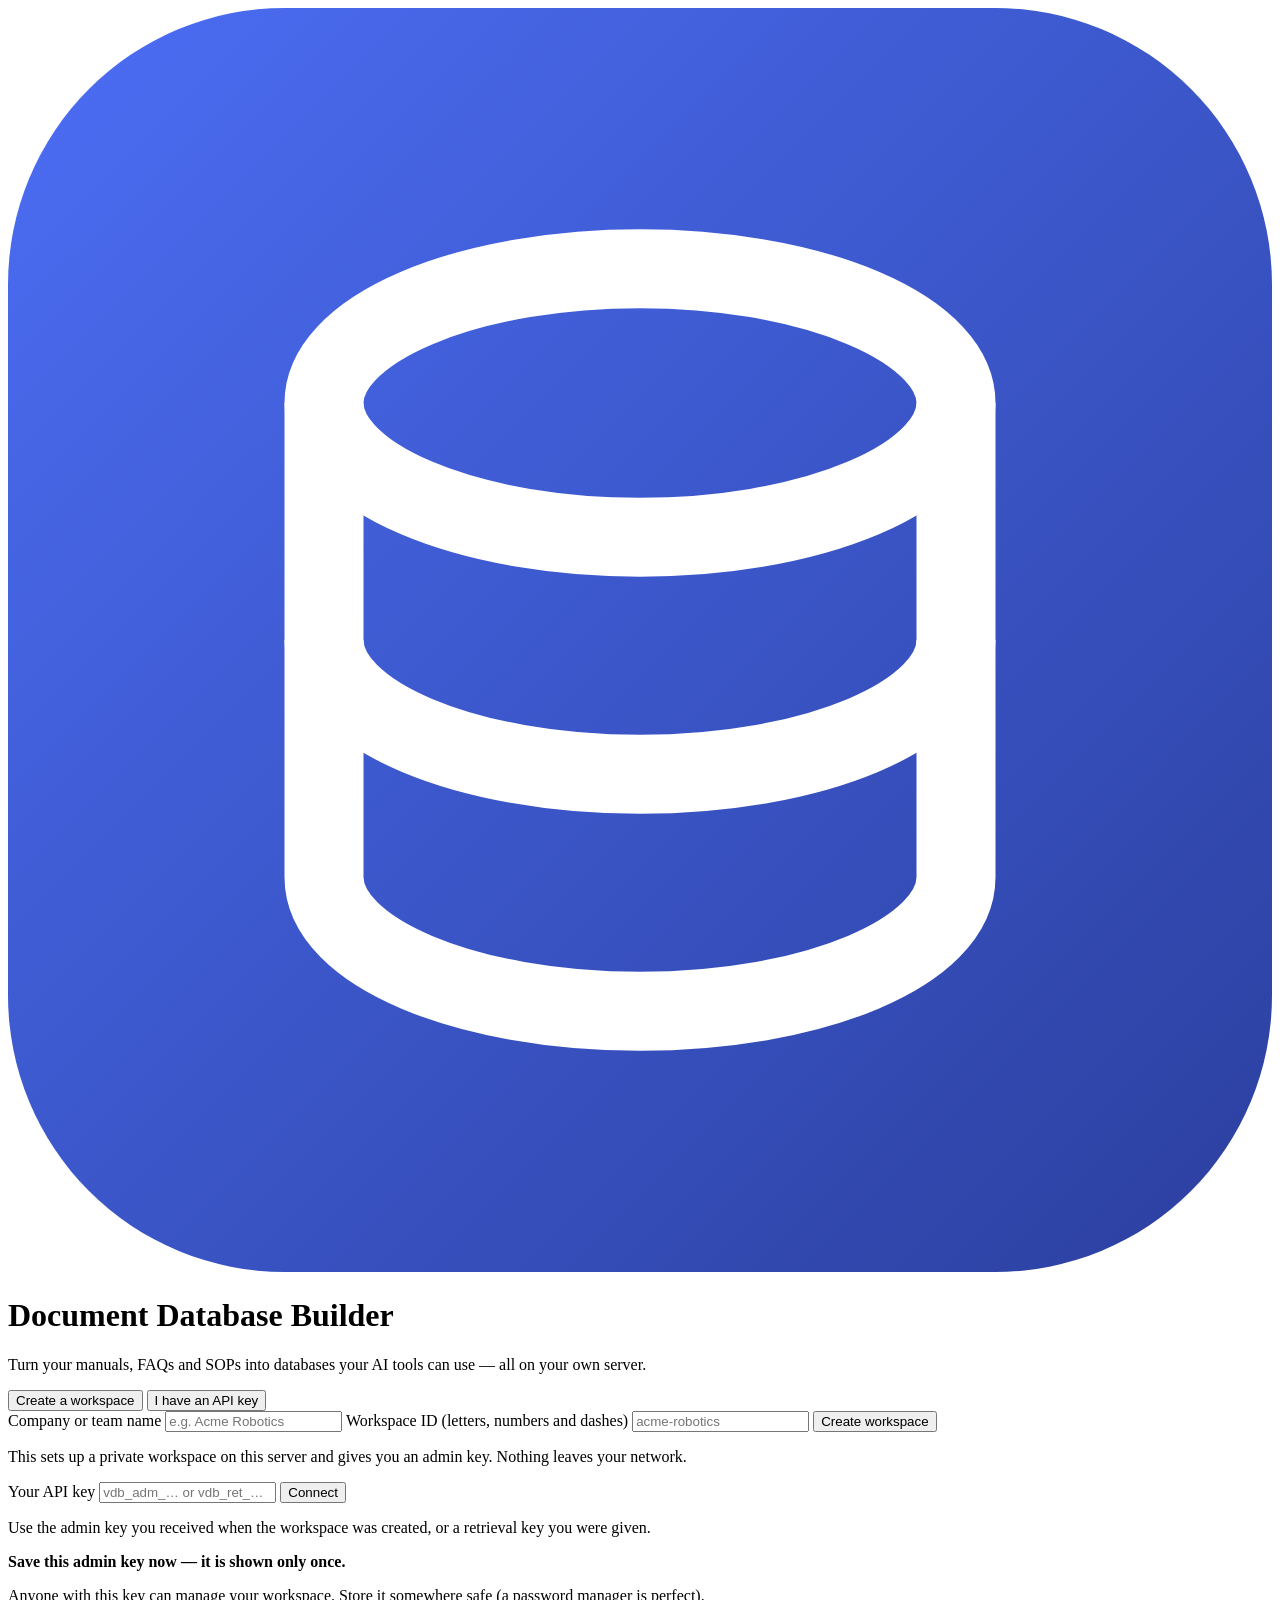
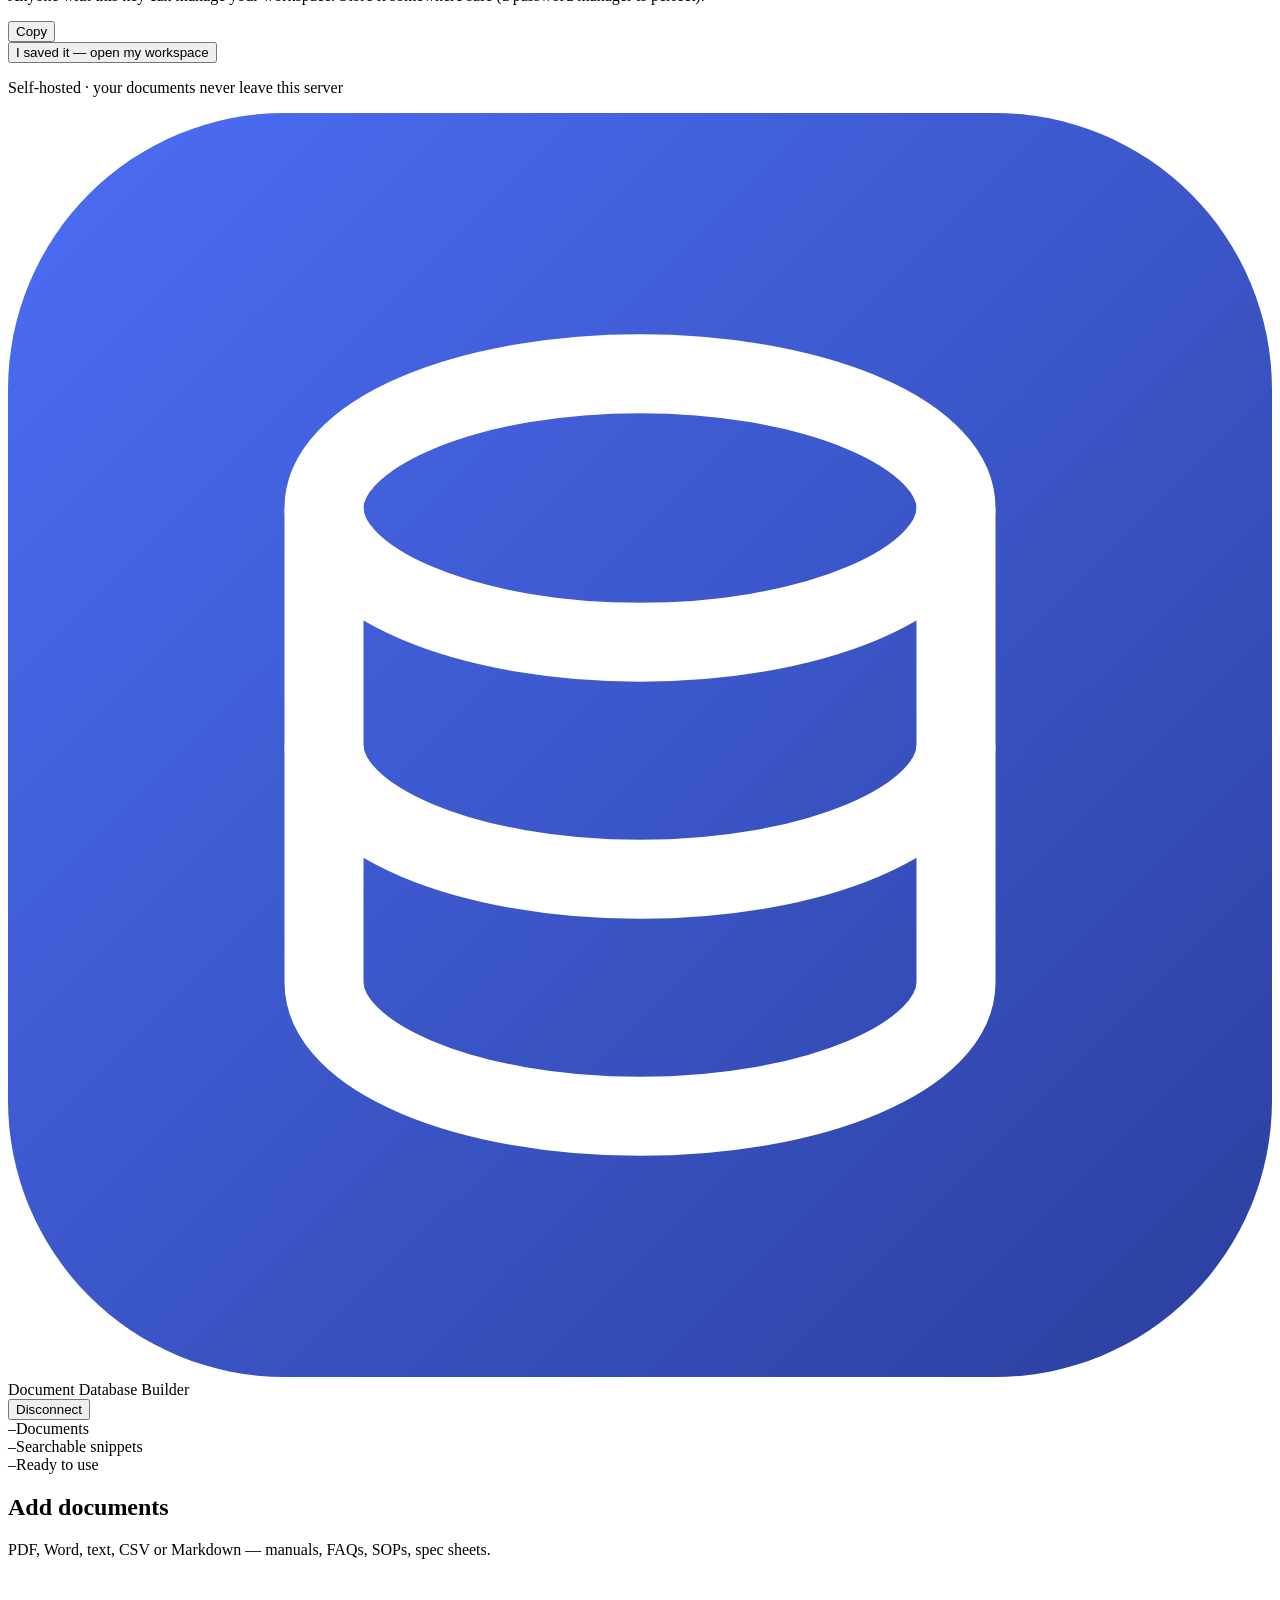
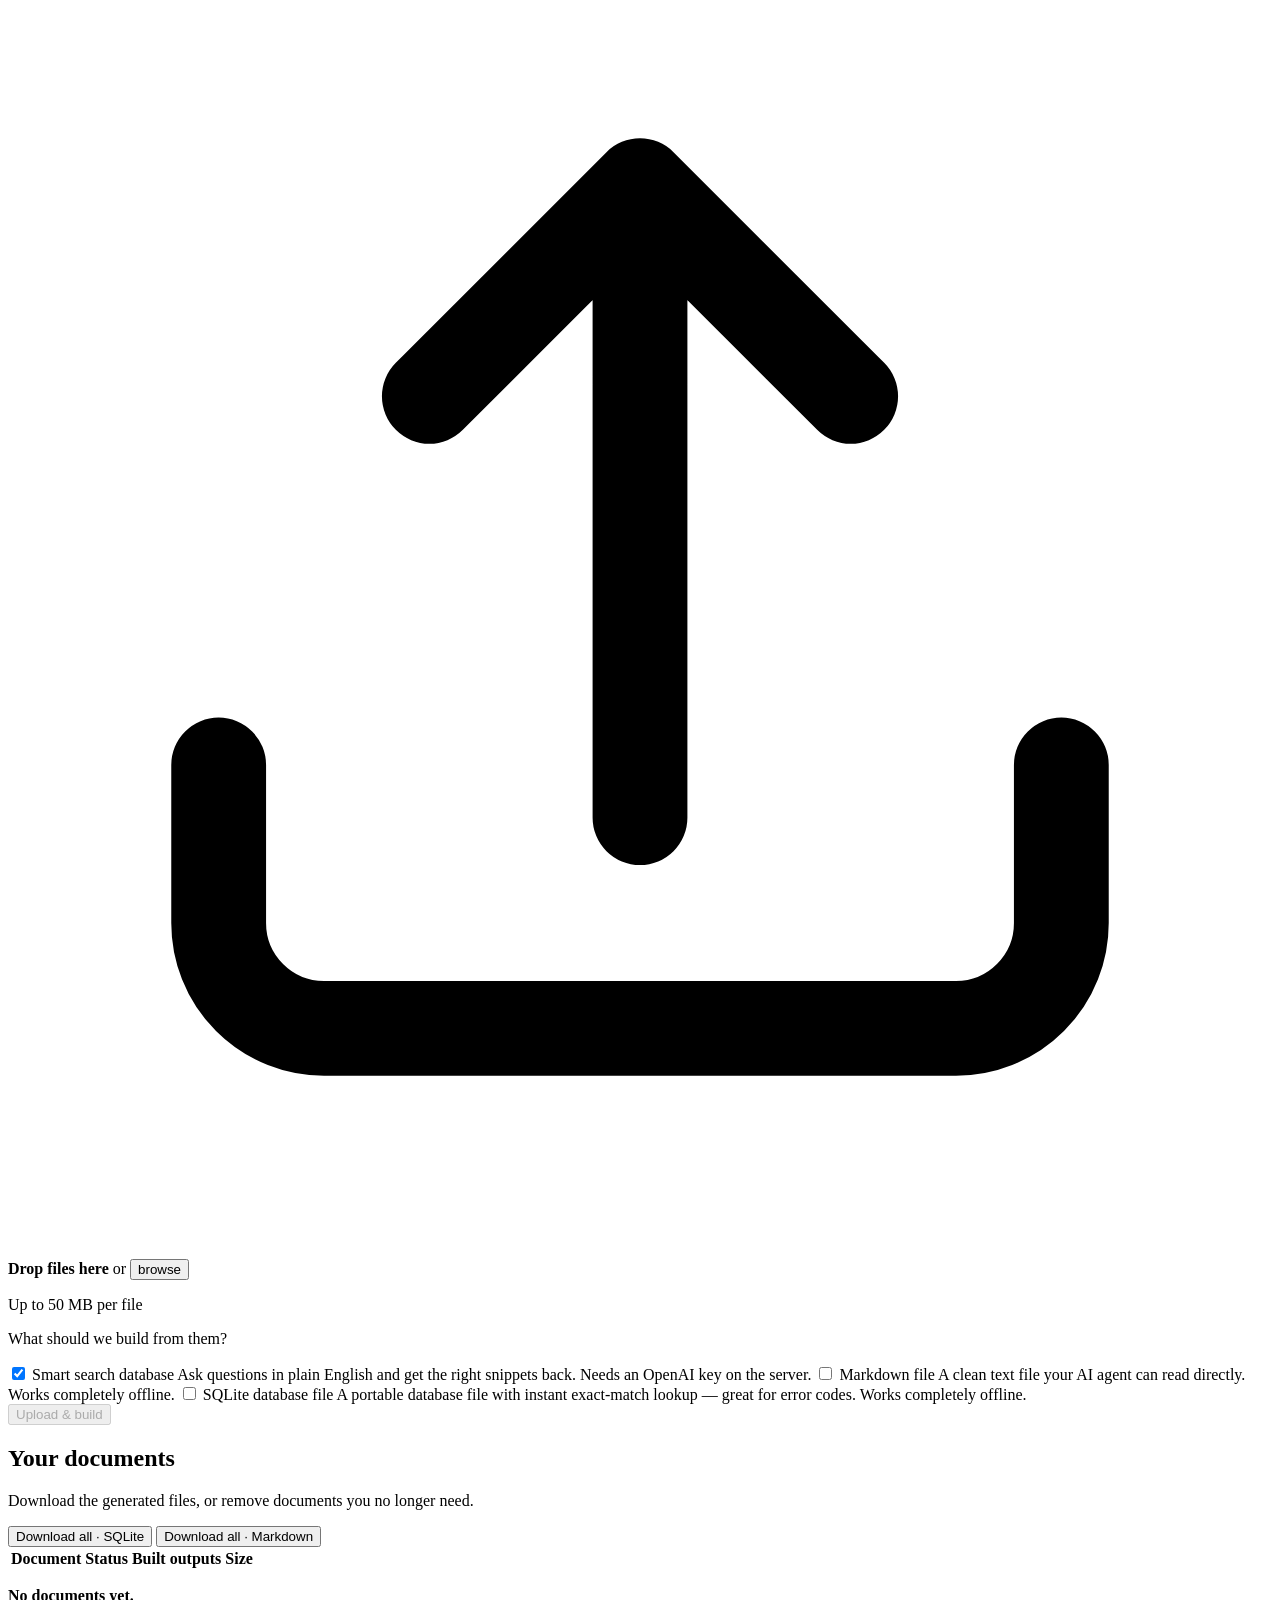
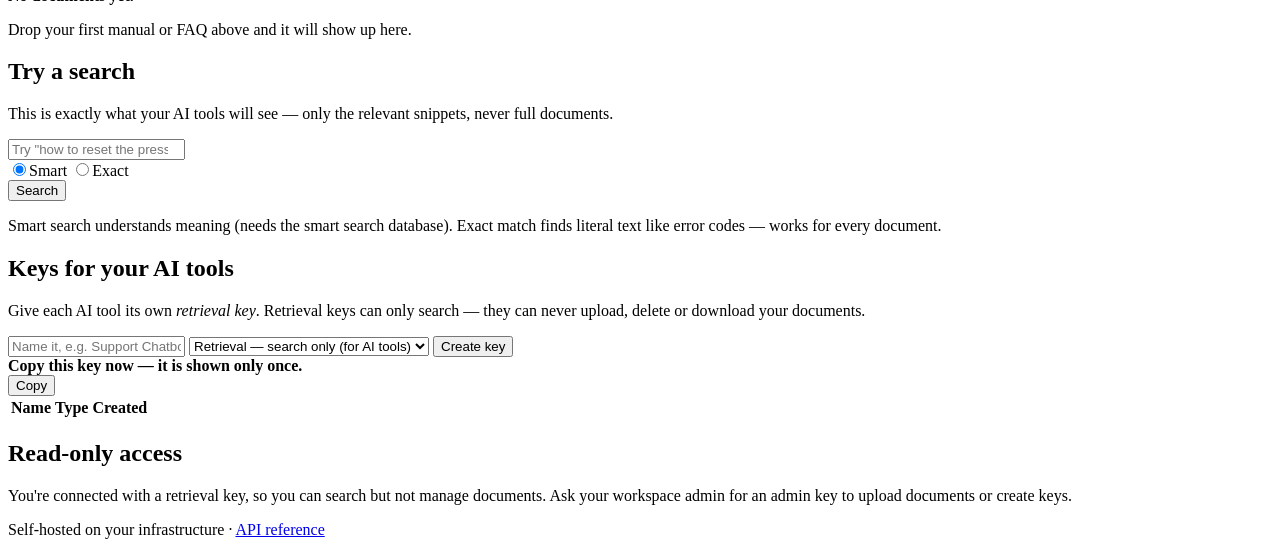
==== static/index.html @ f97cd524 "Add built-in web UI for no-code use A static, no-build frontend served by the API itself at / — no N" ====
<!doctype html>
<html lang="en">
<head>
  <meta charset="utf-8">
  <meta name="viewport" content="width=device-width, initial-scale=1">
  <title>Document Database Builder</title>
  <link rel="icon" href="data:image/svg+xml,%3Csvg xmlns='http://www.w3.org/2000/svg' viewBox='0 0 32 32'%3E%3Crect width='32' height='32' rx='7' fill='%233b5bdb'/%3E%3Cellipse cx='16' cy='10' rx='8' ry='3.4' fill='none' stroke='white' stroke-width='2'/%3E%3Cpath d='M8 10v12c0 1.9 3.6 3.4 8 3.4s8-1.5 8-3.4V10' fill='none' stroke='white' stroke-width='2'/%3E%3Cpath d='M8 16c0 1.9 3.6 3.4 8 3.4s8-1.5 8-3.4' fill='none' stroke='white' stroke-width='2'/%3E%3C/svg%3E">
  <link rel="stylesheet" href="/styles.css">
</head>
<body>

<!-- ═══════════ Connect / onboarding screen ═══════════ -->
<div id="view-connect" class="connect-wrap hidden">
  <div class="connect-panel">
    <div class="brand brand-lg">
      <svg class="brand-mark" viewBox="0 0 32 32" aria-hidden="true"><rect width="32" height="32" rx="7" fill="url(#bmg)"/><defs><linearGradient id="bmg" x1="0" y1="0" x2="1" y2="1"><stop offset="0" stop-color="#4c6ef5"/><stop offset="1" stop-color="#2b3f9e"/></linearGradient></defs><ellipse cx="16" cy="10" rx="8" ry="3.4" fill="none" stroke="#fff" stroke-width="2"/><path d="M8 10v12c0 1.9 3.6 3.4 8 3.4s8-1.5 8-3.4V10" fill="none" stroke="#fff" stroke-width="2"/><path d="M8 16c0 1.9 3.6 3.4 8 3.4s8-1.5 8-3.4" fill="none" stroke="#fff" stroke-width="2"/></svg>
      <div>
        <h1>Document Database Builder</h1>
        <p class="muted">Turn your manuals, FAQs and SOPs into databases your AI tools can use — all on your own server.</p>
      </div>
    </div>

    <div class="tabs" role="tablist">
      <button class="tab active" data-tab="create" role="tab">Create a workspace</button>
      <button class="tab" data-tab="connect" role="tab">I have an API key</button>
    </div>

    <!-- Create workspace -->
    <form id="form-create" class="tab-panel">
      <label>Company or team name
        <input type="text" id="create-name" placeholder="e.g. Acme Robotics" required maxlength="255" autocomplete="organization">
      </label>
      <label>Workspace ID <span class="muted">(letters, numbers and dashes)</span>
        <input type="text" id="create-slug" placeholder="acme-robotics" required maxlength="100" pattern="[a-z0-9\-]+" spellcheck="false">
      </label>
      <button type="submit" class="btn btn-primary btn-block">Create workspace</button>
      <p class="hint">This sets up a private workspace on this server and gives you an admin key. Nothing leaves your network.</p>
    </form>

    <!-- Connect with existing key -->
    <form id="form-connect" class="tab-panel hidden">
      <label>Your API key
        <input type="password" id="connect-key" placeholder="vdb_adm_… or vdb_ret_…" required spellcheck="false" autocomplete="off">
      </label>
      <button type="submit" class="btn btn-primary btn-block">Connect</button>
      <p class="hint">Use the admin key you received when the workspace was created, or a retrieval key you were given.</p>
    </form>

    <!-- New admin key reveal -->
    <div id="key-reveal" class="tab-panel hidden">
      <div class="callout callout-warn">
        <strong>Save this admin key now — it is shown only once.</strong>
        <p>Anyone with this key can manage your workspace. Store it somewhere safe (a password manager is perfect).</p>
      </div>
      <div class="key-box">
        <code id="new-admin-key"></code>
        <button class="btn btn-ghost btn-copy" data-copy-target="new-admin-key">Copy</button>
      </div>
      <button id="key-reveal-continue" class="btn btn-primary btn-block">I saved it — open my workspace</button>
    </div>
  </div>
  <p class="connect-foot muted">Self-hosted · your documents never leave this server</p>
</div>

<!-- ═══════════ Main app ═══════════ -->
<div id="view-app" class="hidden">
  <header class="topbar">
    <div class="brand">
      <svg class="brand-mark" viewBox="0 0 32 32" aria-hidden="true"><rect width="32" height="32" rx="7" fill="url(#bmg2)"/><defs><linearGradient id="bmg2" x1="0" y1="0" x2="1" y2="1"><stop offset="0" stop-color="#4c6ef5"/><stop offset="1" stop-color="#2b3f9e"/></linearGradient></defs><ellipse cx="16" cy="10" rx="8" ry="3.4" fill="none" stroke="#fff" stroke-width="2"/><path d="M8 10v12c0 1.9 3.6 3.4 8 3.4s8-1.5 8-3.4V10" fill="none" stroke="#fff" stroke-width="2"/><path d="M8 16c0 1.9 3.6 3.4 8 3.4s8-1.5 8-3.4" fill="none" stroke="#fff" stroke-width="2"/></svg>
      <span class="brand-name">Document Database Builder</span>
    </div>
    <div class="topbar-right">
      <span id="tenant-name" class="tenant-chip"></span>
      <span id="scope-badge" class="badge"></span>
      <button id="btn-disconnect" class="btn btn-ghost btn-sm">Disconnect</button>
    </div>
  </header>

  <main class="container">

    <!-- Stats -->
    <section class="stats" id="stats-row">
      <div class="stat"><span class="stat-num" id="stat-docs">–</span><span class="stat-label">Documents</span></div>
      <div class="stat"><span class="stat-num" id="stat-chunks">–</span><span class="stat-label">Searchable snippets</span></div>
      <div class="stat"><span class="stat-num" id="stat-ready">–</span><span class="stat-label">Ready to use</span></div>
    </section>

    <!-- Upload -->
    <section class="card admin-only" id="card-upload">
      <div class="card-head">
        <h2>Add documents</h2>
        <p class="muted">PDF, Word, text, CSV or Markdown — manuals, FAQs, SOPs, spec sheets.</p>
      </div>

      <div id="dropzone" class="dropzone" tabindex="0">
        <svg viewBox="0 0 24 24" class="dz-icon" aria-hidden="true"><path d="M12 16V4m0 0-4 4m4-4 4 4" fill="none" stroke="currentColor" stroke-width="1.8" stroke-linecap="round" stroke-linejoin="round"/><path d="M4 15v3a2 2 0 0 0 2 2h12a2 2 0 0 0 2-2v-3" fill="none" stroke="currentColor" stroke-width="1.8" stroke-linecap="round"/></svg>
        <p><strong>Drop files here</strong> or <button type="button" class="linklike" id="btn-browse">browse</button></p>
        <p class="muted small">Up to 50 MB per file</p>
        <input type="file" id="file-input" multiple accept=".pdf,.docx,.txt,.csv,.md" hidden>
      </div>

      <ul id="upload-list" class="upload-list"></ul>

      <div class="outputs">
        <p class="outputs-title">What should we build from them?</p>
        <div class="output-options">
          <label class="output-option">
            <input type="checkbox" id="out-vector" checked>
            <span class="option-body">
              <span class="option-name">Smart search database</span>
              <span class="option-desc">Ask questions in plain English and get the right snippets back. Needs an OpenAI key on the server.</span>
            </span>
          </label>
          <label class="output-option">
            <input type="checkbox" id="out-markdown">
            <span class="option-body">
              <span class="option-name">Markdown file</span>
              <span class="option-desc">A clean text file your AI agent can read directly. Works completely offline.</span>
            </span>
          </label>
          <label class="output-option">
            <input type="checkbox" id="out-sqlite">
            <span class="option-body">
              <span class="option-name">SQLite database file</span>
              <span class="option-desc">A portable database file with instant exact-match lookup — great for error codes. Works completely offline.</span>
            </span>
          </label>
        </div>
      </div>

      <button id="btn-upload" class="btn btn-primary" disabled>Upload &amp; build</button>
    </section>

    <!-- Documents -->
    <section class="card admin-only" id="card-docs">
      <div class="card-head row-between">
        <div>
          <h2>Your documents</h2>
          <p class="muted">Download the generated files, or remove documents you no longer need.</p>
        </div>
        <div class="btn-group">
          <button id="btn-export-sqlite" class="btn btn-ghost btn-sm" title="One SQLite file containing every document">Download all · SQLite</button>
          <button id="btn-export-markdown" class="btn btn-ghost btn-sm" title="All markdown exports bundled into one file">Download all · Markdown</button>
        </div>
      </div>
      <div class="table-wrap">
        <table id="docs-table">
          <thead>
            <tr><th>Document</th><th>Status</th><th>Built outputs</th><th>Size</th><th></th></tr>
          </thead>
          <tbody id="docs-tbody"></tbody>
        </table>
      </div>
      <div id="docs-empty" class="empty hidden">
        <p><strong>No documents yet.</strong></p>
        <p class="muted">Drop your first manual or FAQ above and it will show up here.</p>
      </div>
    </section>

    <!-- Search -->
    <section class="card" id="card-search">
      <div class="card-head">
        <h2>Try a search</h2>
        <p class="muted">This is exactly what your AI tools will see — only the relevant snippets, never full documents.</p>
      </div>
      <form id="form-search" class="search-bar">
        <input type="search" id="search-query" placeholder='Try "how to reset the pressure valve" or an error code like E-042' required>
        <div class="seg" role="radiogroup" aria-label="Search mode">
          <label class="seg-opt"><input type="radio" name="mode" value="semantic" checked><span>Smart</span></label>
          <label class="seg-opt"><input type="radio" name="mode" value="keyword"><span>Exact</span></label>
        </div>
        <button type="submit" class="btn btn-primary">Search</button>
      </form>
      <p class="hint" id="search-hint">Smart search understands meaning (needs the smart search database). Exact match finds literal text like error codes — works for every document.</p>
      <div id="search-results" class="results"></div>
    </section>

    <!-- API keys -->
    <section class="card admin-only" id="card-keys">
      <div class="card-head">
        <h2>Keys for your AI tools</h2>
        <p class="muted">Give each AI tool its own <em>retrieval key</em>. Retrieval keys can only search — they can never upload, delete or download your documents.</p>
      </div>
      <form id="form-key" class="key-form">
        <input type="text" id="key-label" placeholder="Name it, e.g. Support Chatbot" required maxlength="255">
        <select id="key-scope">
          <option value="retrieval" selected>Retrieval — search only (for AI tools)</option>
          <option value="admin">Admin — full access (for your team)</option>
        </select>
        <button type="submit" class="btn btn-primary">Create key</button>
      </form>
      <div id="fresh-key" class="hidden">
        <div class="callout callout-warn">
          <strong>Copy this key now — it is shown only once.</strong>
        </div>
        <div class="key-box">
          <code id="fresh-key-value"></code>
          <button class="btn btn-ghost btn-copy" data-copy-target="fresh-key-value">Copy</button>
        </div>
      </div>
      <div class="table-wrap">
        <table id="keys-table">
          <thead><tr><th>Name</th><th>Type</th><th>Created</th></tr></thead>
          <tbody id="keys-tbody"></tbody>
        </table>
      </div>
    </section>

    <!-- Retrieval-only notice -->
    <section class="card hidden" id="card-retrieval-note">
      <div class="card-head">
        <h2>Read-only access</h2>
        <p class="muted">You're connected with a retrieval key, so you can search but not manage documents. Ask your workspace admin for an admin key to upload documents or create keys.</p>
      </div>
    </section>

  </main>

  <footer class="foot muted">
    Self-hosted on your infrastructure · <a href="/docs" target="_blank" rel="noopener">API reference</a>
  </footer>
</div>

<div id="toasts" class="toasts" aria-live="polite"></div>

<script src="/app.js"></script>
</body>
</html>
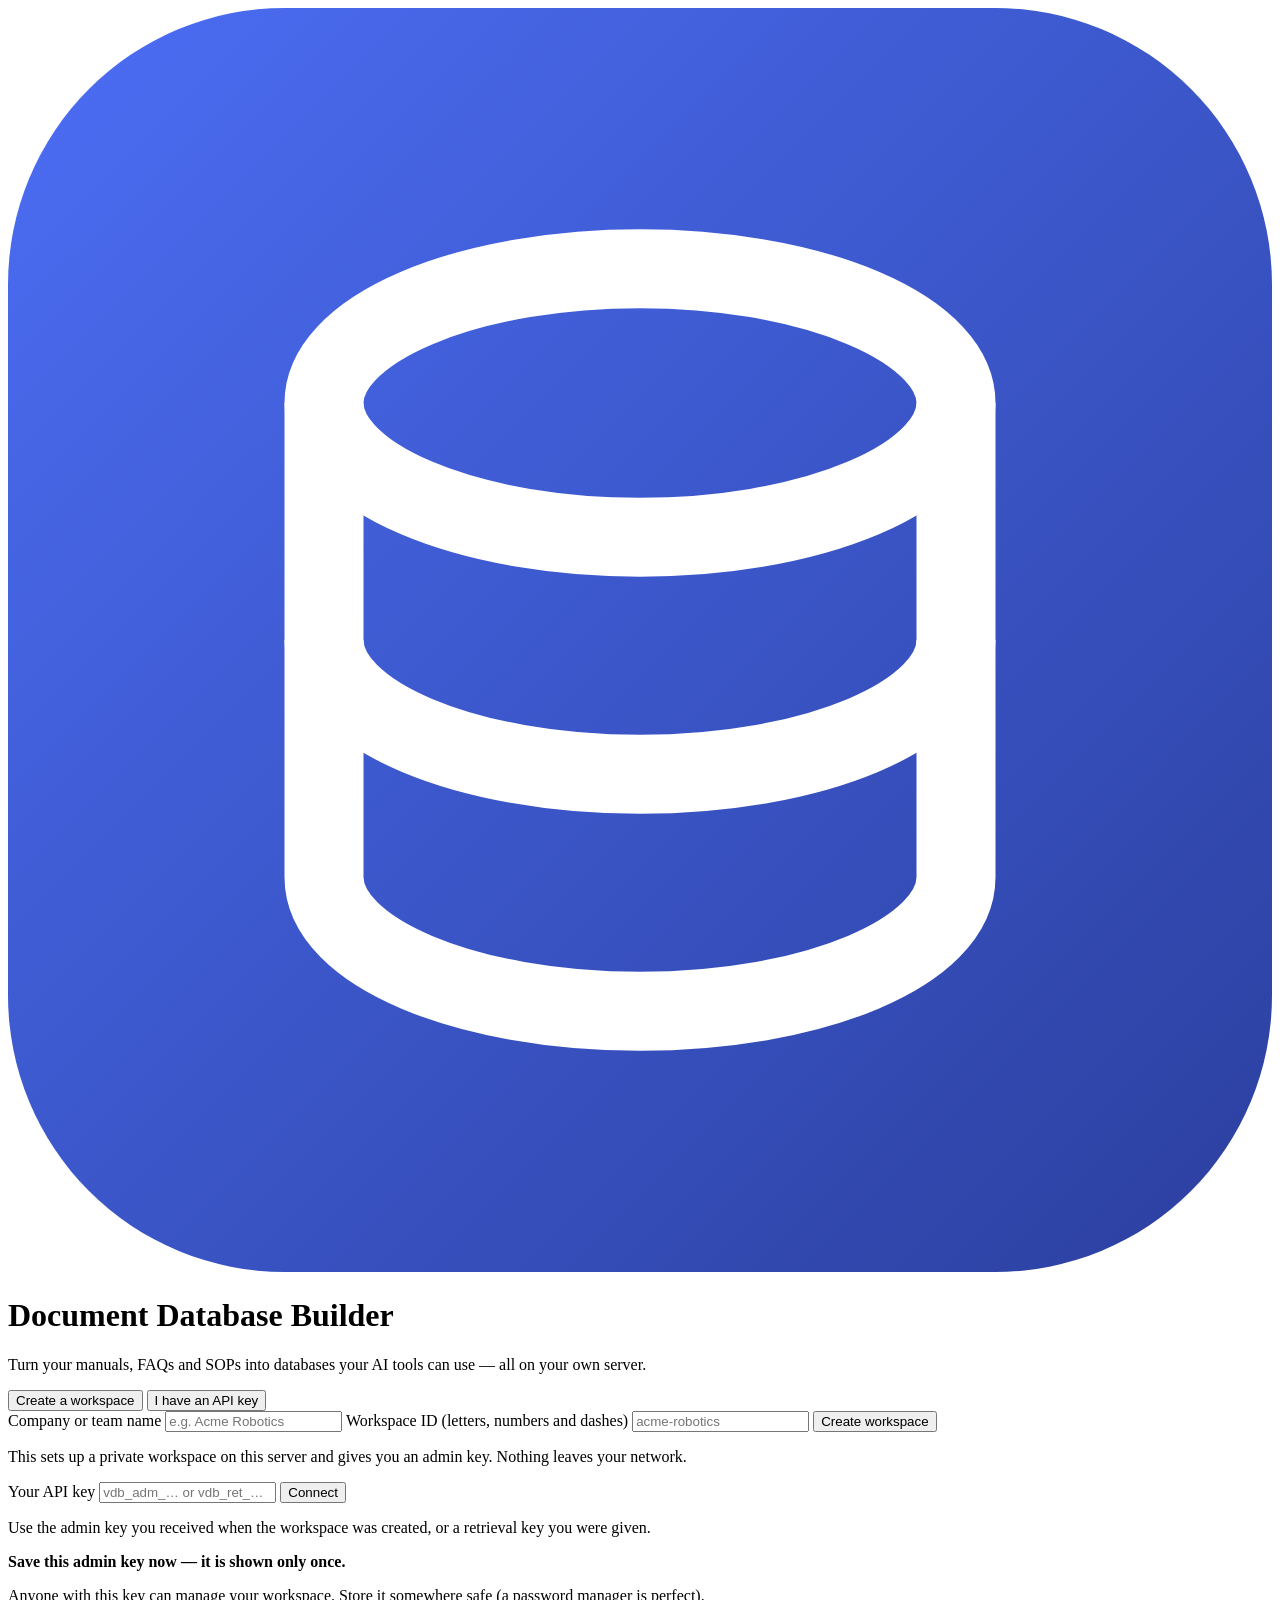
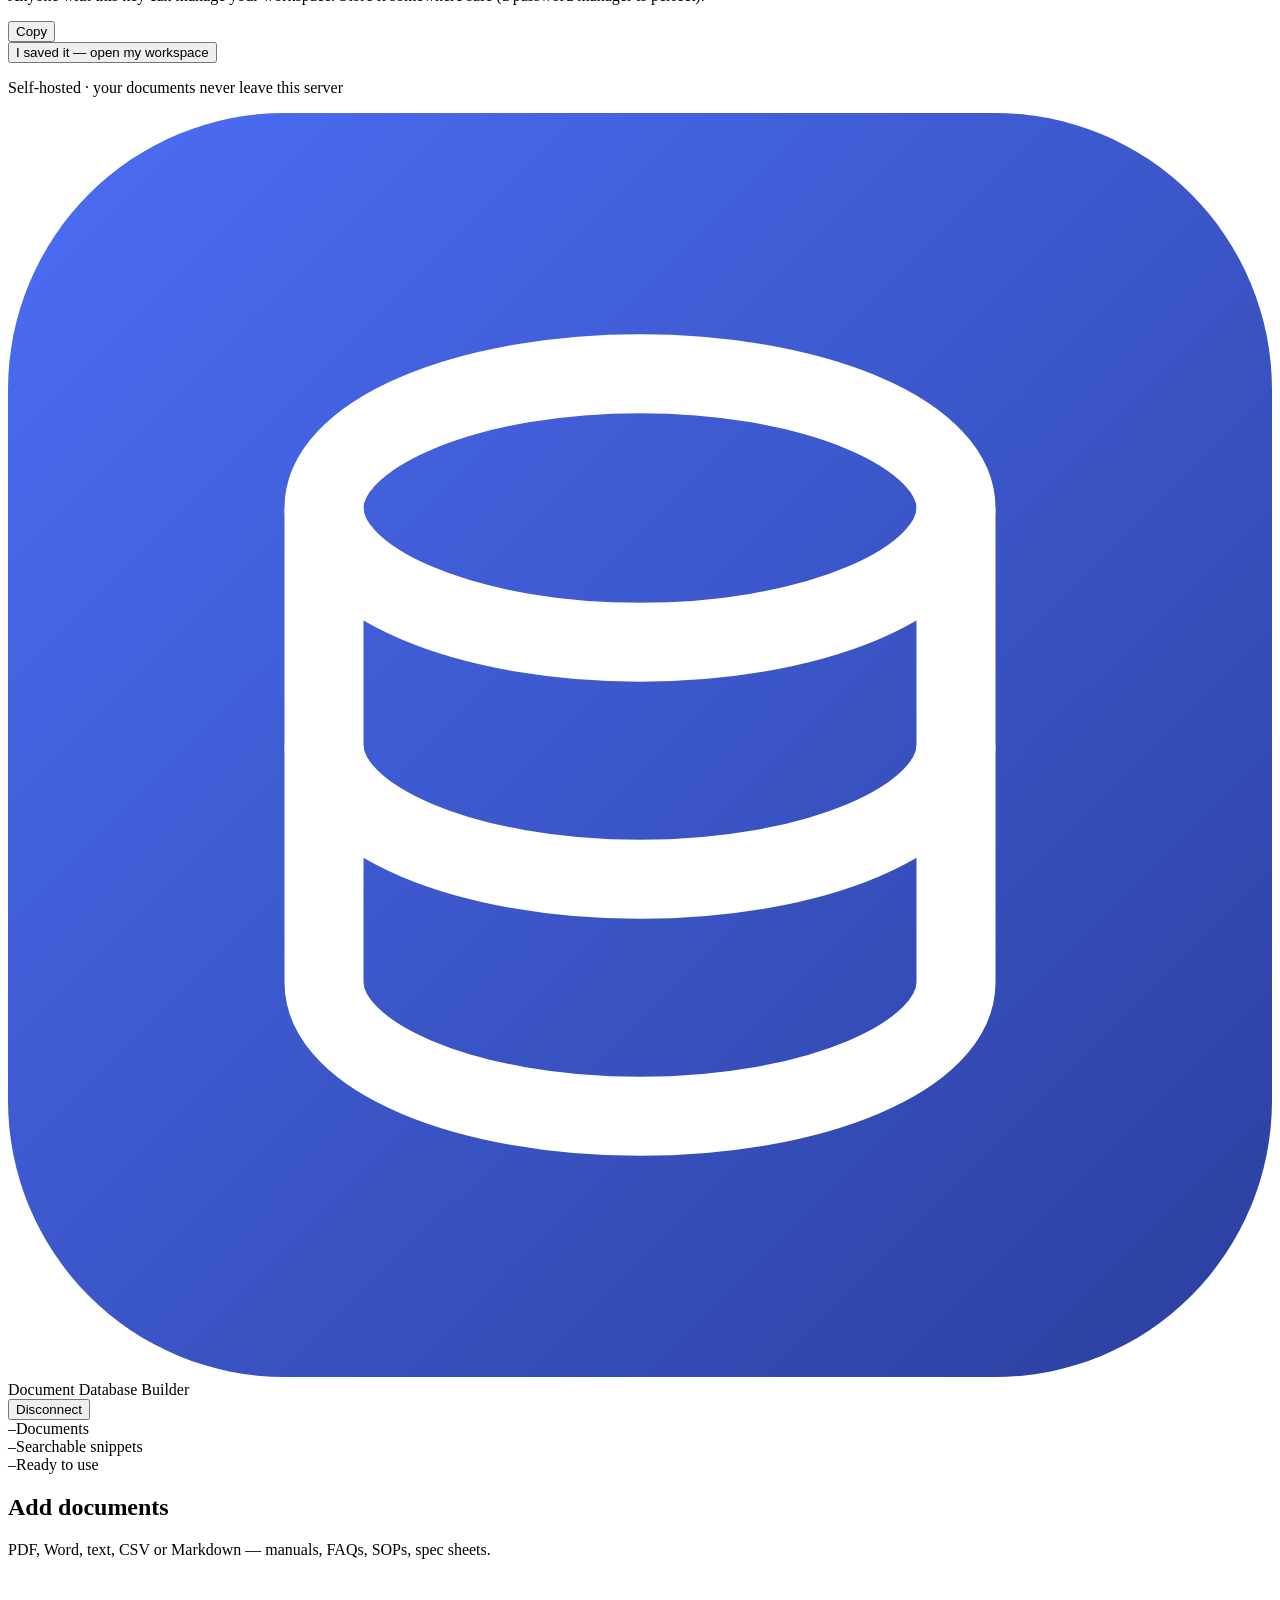
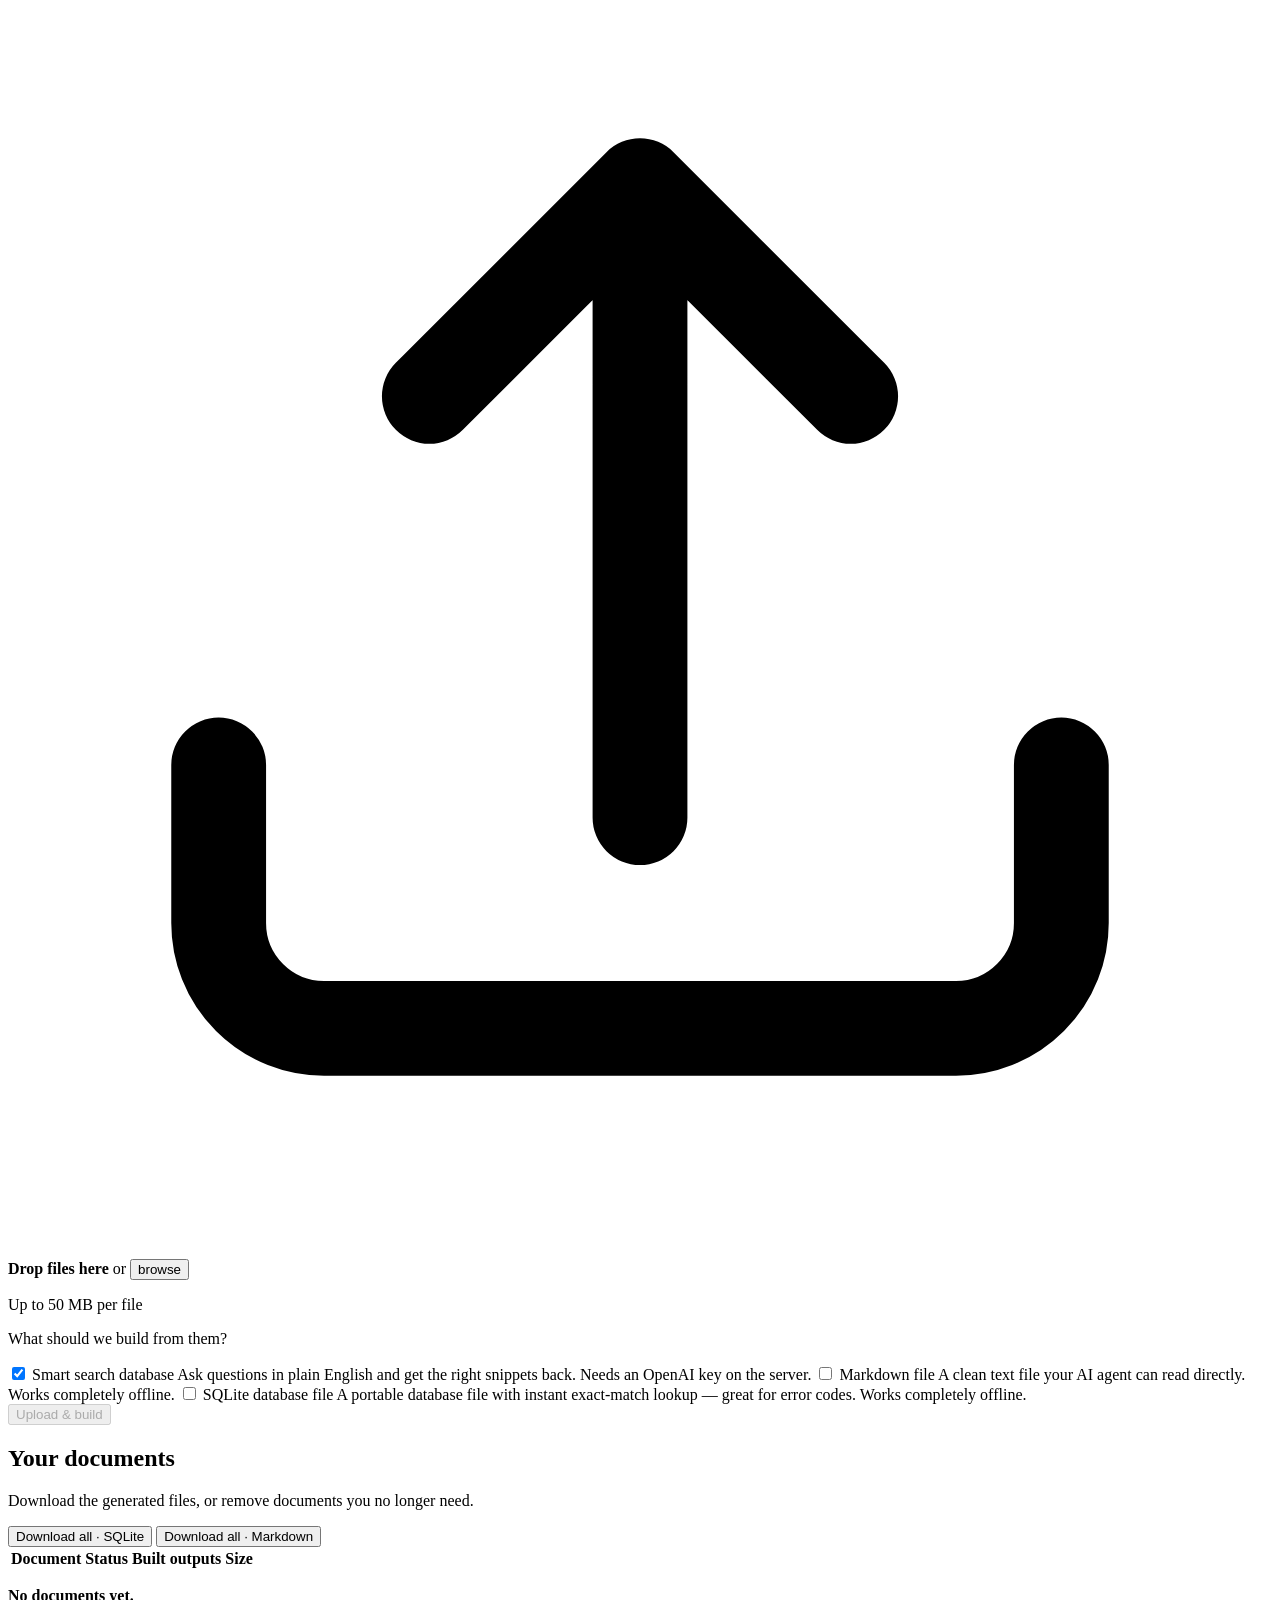
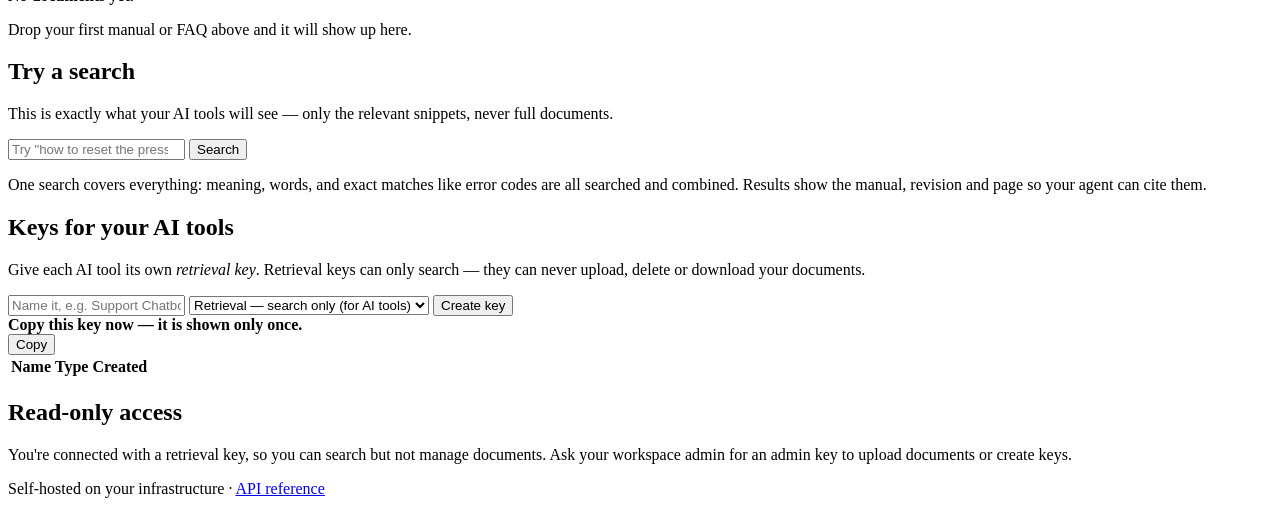
==== commit 15f6644e: "Rebuild the ingestion path: extraction, chunking, dedup, retrieval All three artifacts (vector index" ====
--- a/static/index.html
+++ b/static/index.html
@@ -165,13 +165,9 @@
       </div>
       <form id="form-search" class="search-bar">
         <input type="search" id="search-query" placeholder='Try "how to reset the pressure valve" or an error code like E-042' required>
-        <div class="seg" role="radiogroup" aria-label="Search mode">
-          <label class="seg-opt"><input type="radio" name="mode" value="semantic" checked><span>Smart</span></label>
-          <label class="seg-opt"><input type="radio" name="mode" value="keyword"><span>Exact</span></label>
-        </div>
         <button type="submit" class="btn btn-primary">Search</button>
       </form>
-      <p class="hint" id="search-hint">Smart search understands meaning (needs the smart search database). Exact match finds literal text like error codes — works for every document.</p>
+      <p class="hint" id="search-hint">One search covers everything: meaning, words, and exact matches like error codes are all searched and combined. Results show the manual, revision and page so your agent can cite them.</p>
       <div id="search-results" class="results"></div>
     </section>
 
